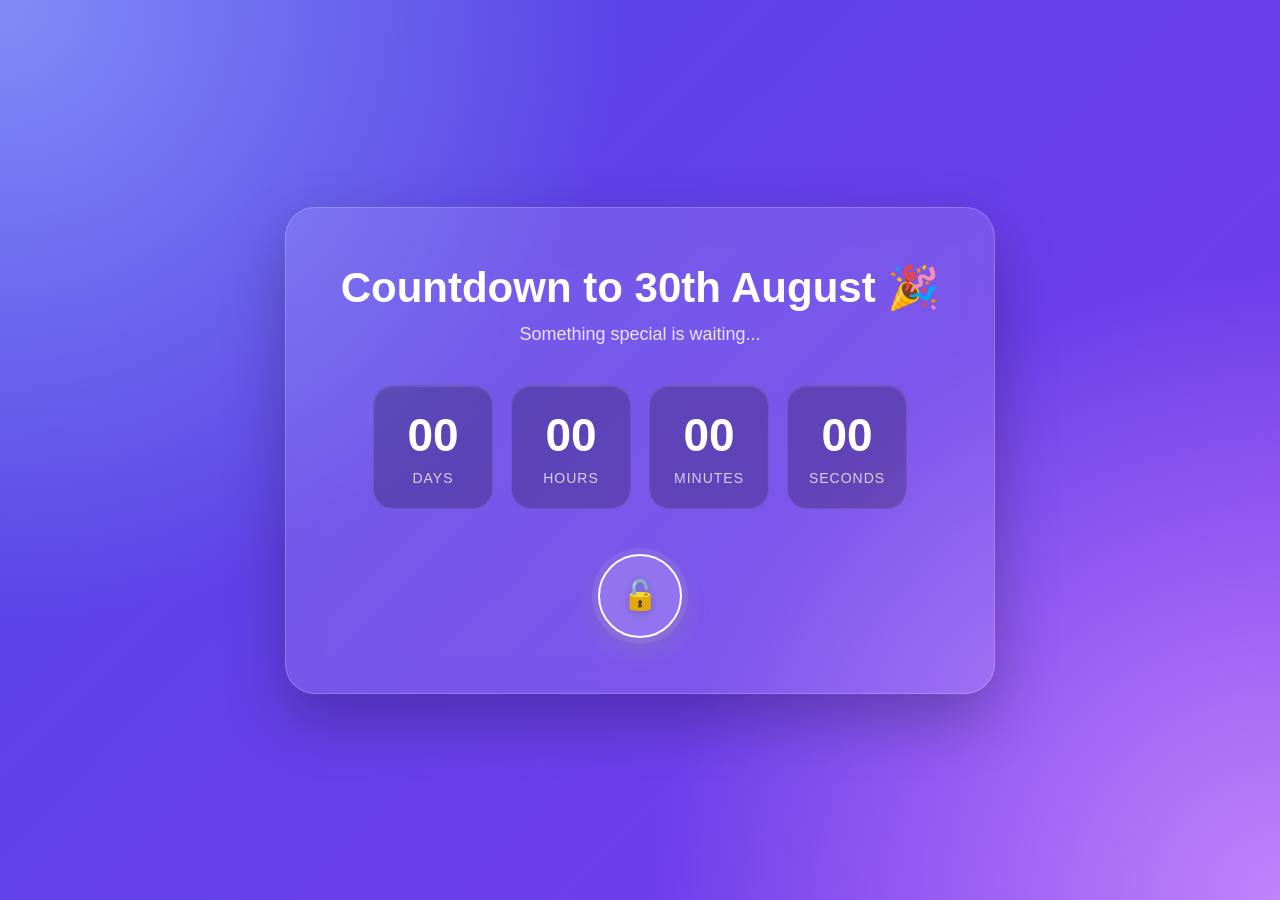
==== index.html @ e4465236 "Initial commit" ====
<!DOCTYPE html>
<html lang="en">

<head>
    <meta charset="UTF-8">
    <meta name="viewport" content="width=device-width, initial-scale=1.0">

    <title>30th August Countdown</title>

    <link rel="stylesheet" href="style.css">
</head>

<body>

    <div class="container">

        <h1>Countdown to 30th August 🎉</h1>

        <p class="subtitle">
            Something special is waiting...
        </p>

        <div class="countdown">

            <div class="box">
                <span id="days">00</span>
                <p>Days</p>
            </div>

            <div class="box">
                <span id="hours">00</span>
                <p>Hours</p>
            </div>

            <div class="box">
                <span id="minutes">00</span>
                <p>Minutes</p>
            </div>

            <div class="box">
                <span id="seconds">00</span>
                <p>Seconds</p>
            </div>

        </div>


        <!-- Proceed button area -->

        <div class="button-wrapper">

            <button
                id="proceedButton"
                onclick="proceed()"
                disabled>

                <span class="button-icon">→</span>

                <span>Proceed</span>

            </button>


            <!-- Hover message -->

            <div id="hoverMessage" class="tooltip">

                <span class="tooltip-icon">🔒</span>

                <span>
                    It isn't 30th August yet!
                </span>

            </div>

        </div>

    </div>


    <script src="script.js"></script>

</body>

</html>
---- style.css ----
* {
    margin: 0;
    padding: 0;
    box-sizing: border-box;
}

body {
    font-family: Arial, sans-serif;
    min-height: 100vh;
    display: flex;
    justify-content: center;
    align-items: center;

    background:
        radial-gradient(
            circle at top left,
            #818cf8,
            transparent 40%
        ),
        radial-gradient(
            circle at bottom right,
            #c084fc,
            transparent 40%
        ),
        linear-gradient(
            135deg,
            #4f46e5,
            #7c3aed
        );

    color: white;
}


/* Main card */

.container {
    text-align: center;

    padding: 55px;

    border-radius: 30px;

    background: rgba(255, 255, 255, 0.12);

    border: 1px solid rgba(255, 255, 255, 0.2);

    backdrop-filter: blur(15px);

    box-shadow:
        0 25px 60px rgba(0, 0, 0, 0.25);
}


h1 {
    font-size: 42px;
    margin-bottom: 12px;
}


.subtitle {
    font-size: 18px;
    opacity: 0.85;
    margin-bottom: 40px;
}


/* Countdown */

.countdown {
    display: flex;
    justify-content: center;
    gap: 18px;
}


.box {
    width: 120px;

    padding: 22px 10px;

    border-radius: 20px;

    background: rgba(0, 0, 0, 0.22);

    border: 1px solid rgba(255, 255, 255, 0.1);

    box-shadow:
        inset 0 1px 1px rgba(255, 255, 255, 0.1);
}


.box span {
    display: block;

    font-size: 46px;
    font-weight: 700;
}


.box p {
    margin-top: 8px;

    font-size: 14px;

    opacity: 0.75;

    text-transform: uppercase;

    letter-spacing: 1px;
}


/* Button wrapper */

.button-wrapper {
    position: relative;

    display: inline-block;

    margin-top: 45px;
}


/* Circular lock button */

#proceedButton {
    position: relative;

    width: 84px;
    height: 84px;

    min-width: 84px;

    padding: 0;

    display: flex;
    align-items: center;
    justify-content: center;

    border: 2px solid rgba(255, 255, 255, 0.35);

    border-radius: 50%;

    background: rgba(255, 255, 255, 0.12);

    color: rgba(255, 255, 255, 0.7);

    font-size: 0;

    cursor: not-allowed;

    box-shadow:
        0 8px 25px rgba(0, 0, 0, 0.18);

    transition:
        transform 0.3s ease,
        box-shadow 0.3s ease,
        background 0.3s ease,
        border-color 0.3s ease,
        color 0.3s ease;
}


/* Lock icon */

.button-icon {
    display: flex;
    align-items: center;
    justify-content: center;

    width: 100%;
    height: 100%;

    font-size: 0;

    line-height: 1;

    transition:
        transform 0.3s ease;
}


/* Locked icon */

.button-icon::before {
    content: "🔒";

    font-size: 27px;

    filter: drop-shadow(
        0 2px 4px rgba(0, 0, 0, 0.2)
    );
}


/* Tooltip */

.tooltip {
    position: absolute;

    left: 50%;

    bottom: calc(100% + 14px);

    transform:
        translateX(-50%)
        translateY(8px);

    width: max-content;

    max-width: 260px;

    padding: 12px 18px;

    border-radius: 12px;

    background: rgba(20, 20, 35, 0.95);

    border: 1px solid rgba(255, 255, 255, 0.15);

    color: white;

    font-size: 14px;

    box-shadow:
        0 10px 30px rgba(0, 0, 0, 0.3);

    opacity: 0;

    visibility: hidden;

    transition:
        opacity 0.25s ease,
        transform 0.25s ease;

    pointer-events: none;

    z-index: 10;
}


/* Small arrow under tooltip */

.tooltip::after {
    content: "";

    position: absolute;

    left: 50%;

    bottom: -7px;

    width: 13px;
    height: 13px;

    background: rgba(20, 20, 35, 0.95);

    border-right: 1px solid rgba(255, 255, 255, 0.15);

    border-bottom: 1px solid rgba(255, 255, 255, 0.15);

    transform:
        translateX(-50%)
        rotate(45deg);
}


/* Show tooltip when hovering */

.button-wrapper:hover .tooltip {
    opacity: 1;

    visibility: visible;

    transform:
        translateX(-50%)
        translateY(0);
}


/* Lock icon inside tooltip */

.tooltip-icon {
    margin-right: 6px;
}


/* =========================================
   ACTIVE / UNLOCKED BUTTON
   ========================================= */

#proceedButton.active {
    width: 84px;
    height: 84px;

    min-width: 84px;

    padding: 0;

    border-radius: 50%;

    background: rgba(255, 255, 255, 0.18);

    color: white;

    border: 2px solid white;

    cursor: pointer;

    box-shadow:
        0 0 0 6px rgba(255, 255, 255, 0.08),
        0 10px 30px rgba(255, 255, 255, 0.22),
        0 8px 25px rgba(0, 0, 0, 0.2);
}


/* Change lock to unlocked lock */

#proceedButton.active .button-icon::before {
    content: "🔓";

    font-size: 29px;
}


/* Active hover */

#proceedButton.active:hover {
    transform: scale(1.08);

    box-shadow:
        0 0 0 10px rgba(255, 255, 255, 0.1),
        0 15px 35px rgba(255, 255, 255, 0.28),
        0 10px 30px rgba(0, 0, 0, 0.25);
}


/* Icon movement */

#proceedButton.active:hover .button-icon {
    transform: scale(1.1);
}


/* Hide tooltip after unlocking */

.button-wrapper.active .tooltip {
    display: none;
}


/* =========================================
   Mobile
   ========================================= */

@media (max-width: 600px) {

    .container {
        width: 90%;
        padding: 35px 15px;
    }

    h1 {
        font-size: 28px;
    }

    .subtitle {
        font-size: 15px;
    }

    .countdown {
        gap: 7px;
    }

    .box {
        width: 70px;
        padding: 15px 5px;
    }

    .box span {
        font-size: 27px;
    }

    .box p {
        font-size: 10px;
    }

    #proceedButton,
    #proceedButton.active {
        width: 72px;
        height: 72px;
        min-width: 72px;
    }

    .button-icon::before {
        font-size: 24px;
    }

    #proceedButton.active .button-icon::before {
        font-size: 26px;
    }
}
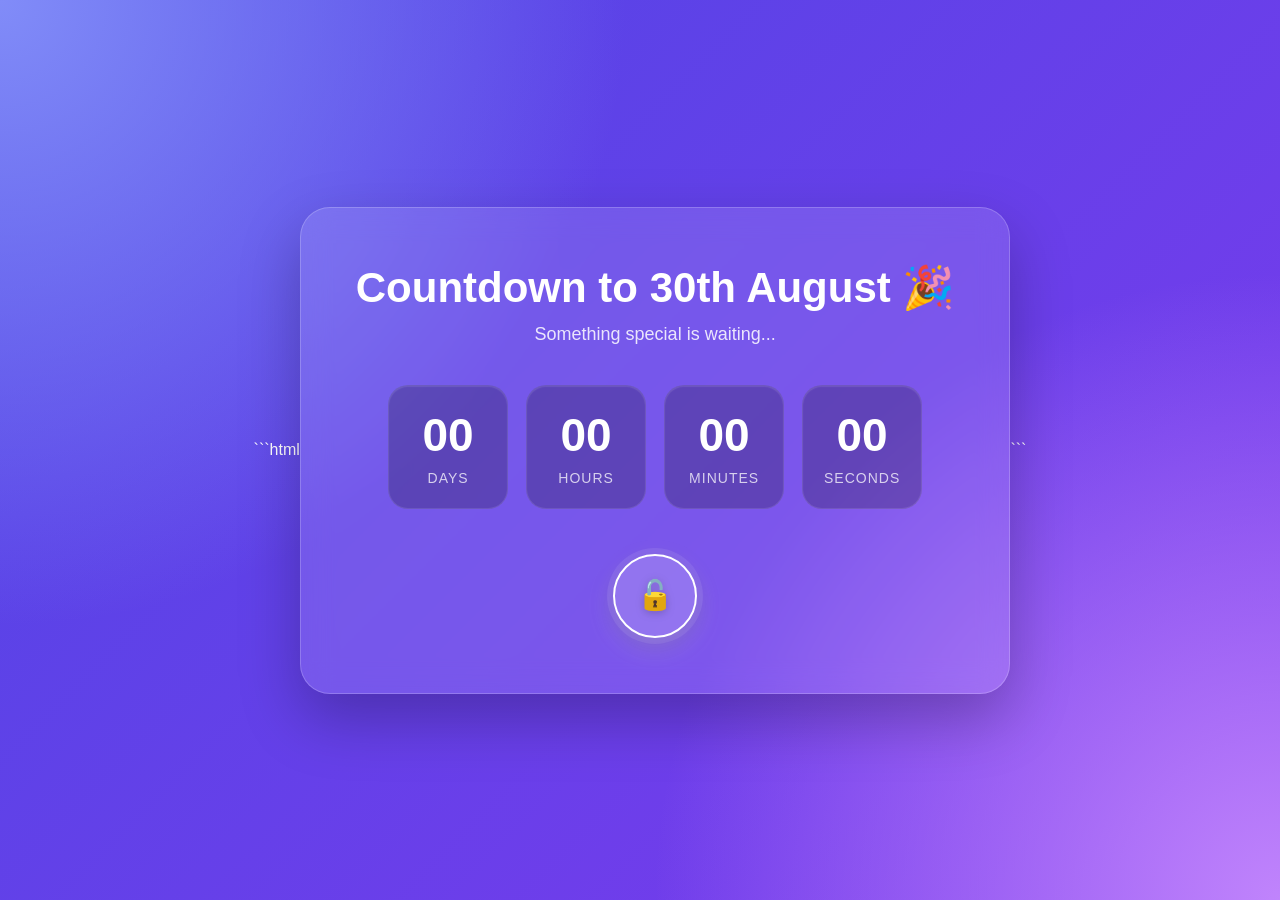
==== commit 7c747457: "Change in link" ====
--- a/index.html
+++ b/index.html
@@ -1,3 +1,4 @@
+```html
 <!DOCTYPE html>
 <html lang="en">
 
@@ -44,14 +45,13 @@
 
         </div>
 
-
         <!-- Proceed button area -->
 
         <div class="button-wrapper">
 
             <button
                 id="proceedButton"
-                onclick="proceed()"
+                onclick="window.location.href='https://nitilikesbrownie.github.io/Birthday/'"
                 disabled>
 
                 <span class="button-icon">→</span>
@@ -59,7 +59,6 @@
                 <span>Proceed</span>
 
             </button>
-
 
             <!-- Hover message -->
 
@@ -77,9 +76,9 @@
 
     </div>
 
-
     <script src="script.js"></script>
 
 </body>
 
-</html>+</html>
+```
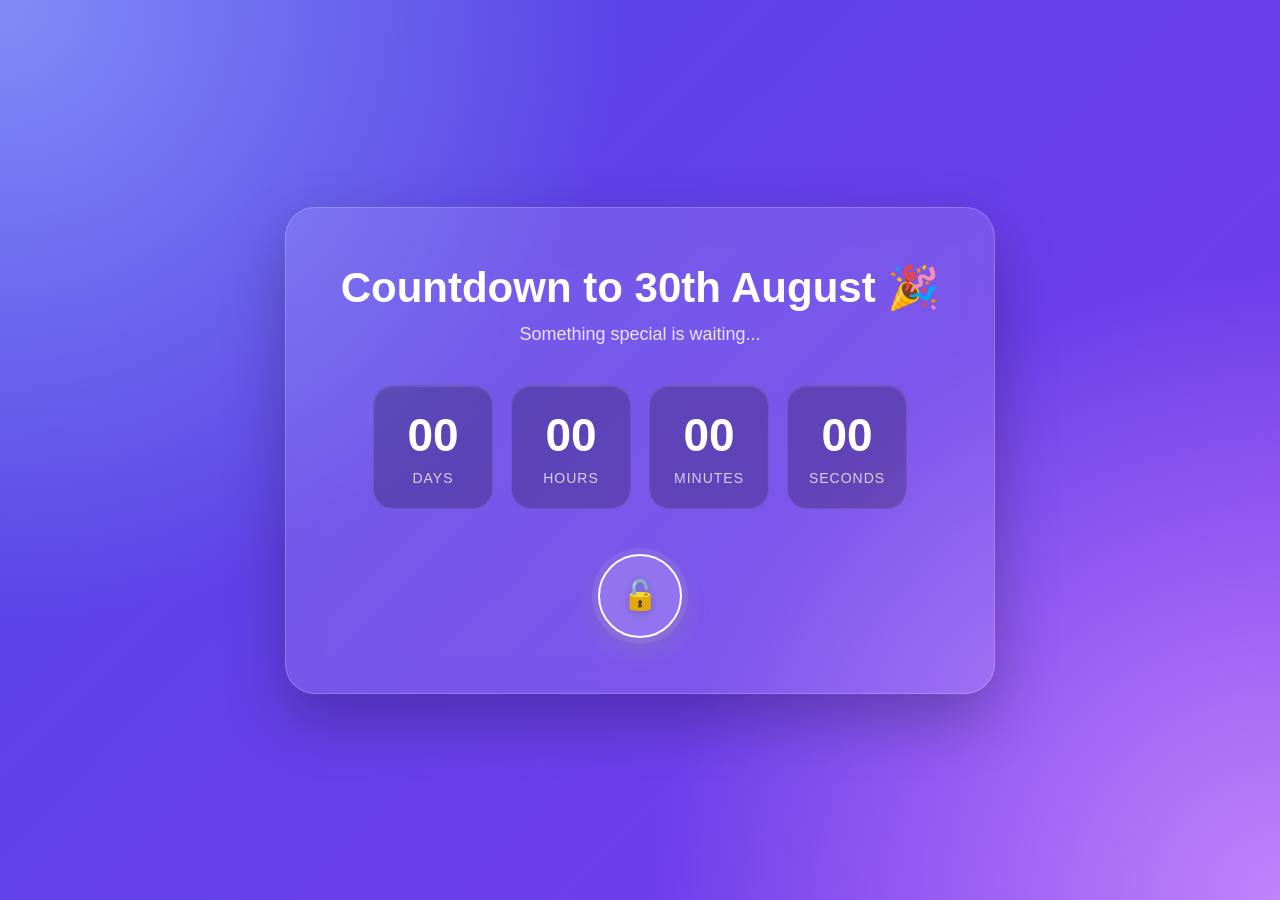
==== commit 43abb834: "Wrong change" ====
--- a/index.html
+++ b/index.html
@@ -1,4 +1,3 @@
-```html
 <!DOCTYPE html>
 <html lang="en">
 
@@ -45,13 +44,14 @@
 
         </div>
 
+
         <!-- Proceed button area -->
 
         <div class="button-wrapper">
 
             <button
                 id="proceedButton"
-                onclick="window.location.href='https://nitilikesbrownie.github.io/Birthday/'"
+                onclick="proceed()"
                 disabled>
 
                 <span class="button-icon">→</span>
@@ -59,6 +59,7 @@
                 <span>Proceed</span>
 
             </button>
+
 
             <!-- Hover message -->
 
@@ -76,9 +77,9 @@
 
     </div>
 
+
     <script src="script.js"></script>
 
 </body>
 
-</html>
-```
+</html>
